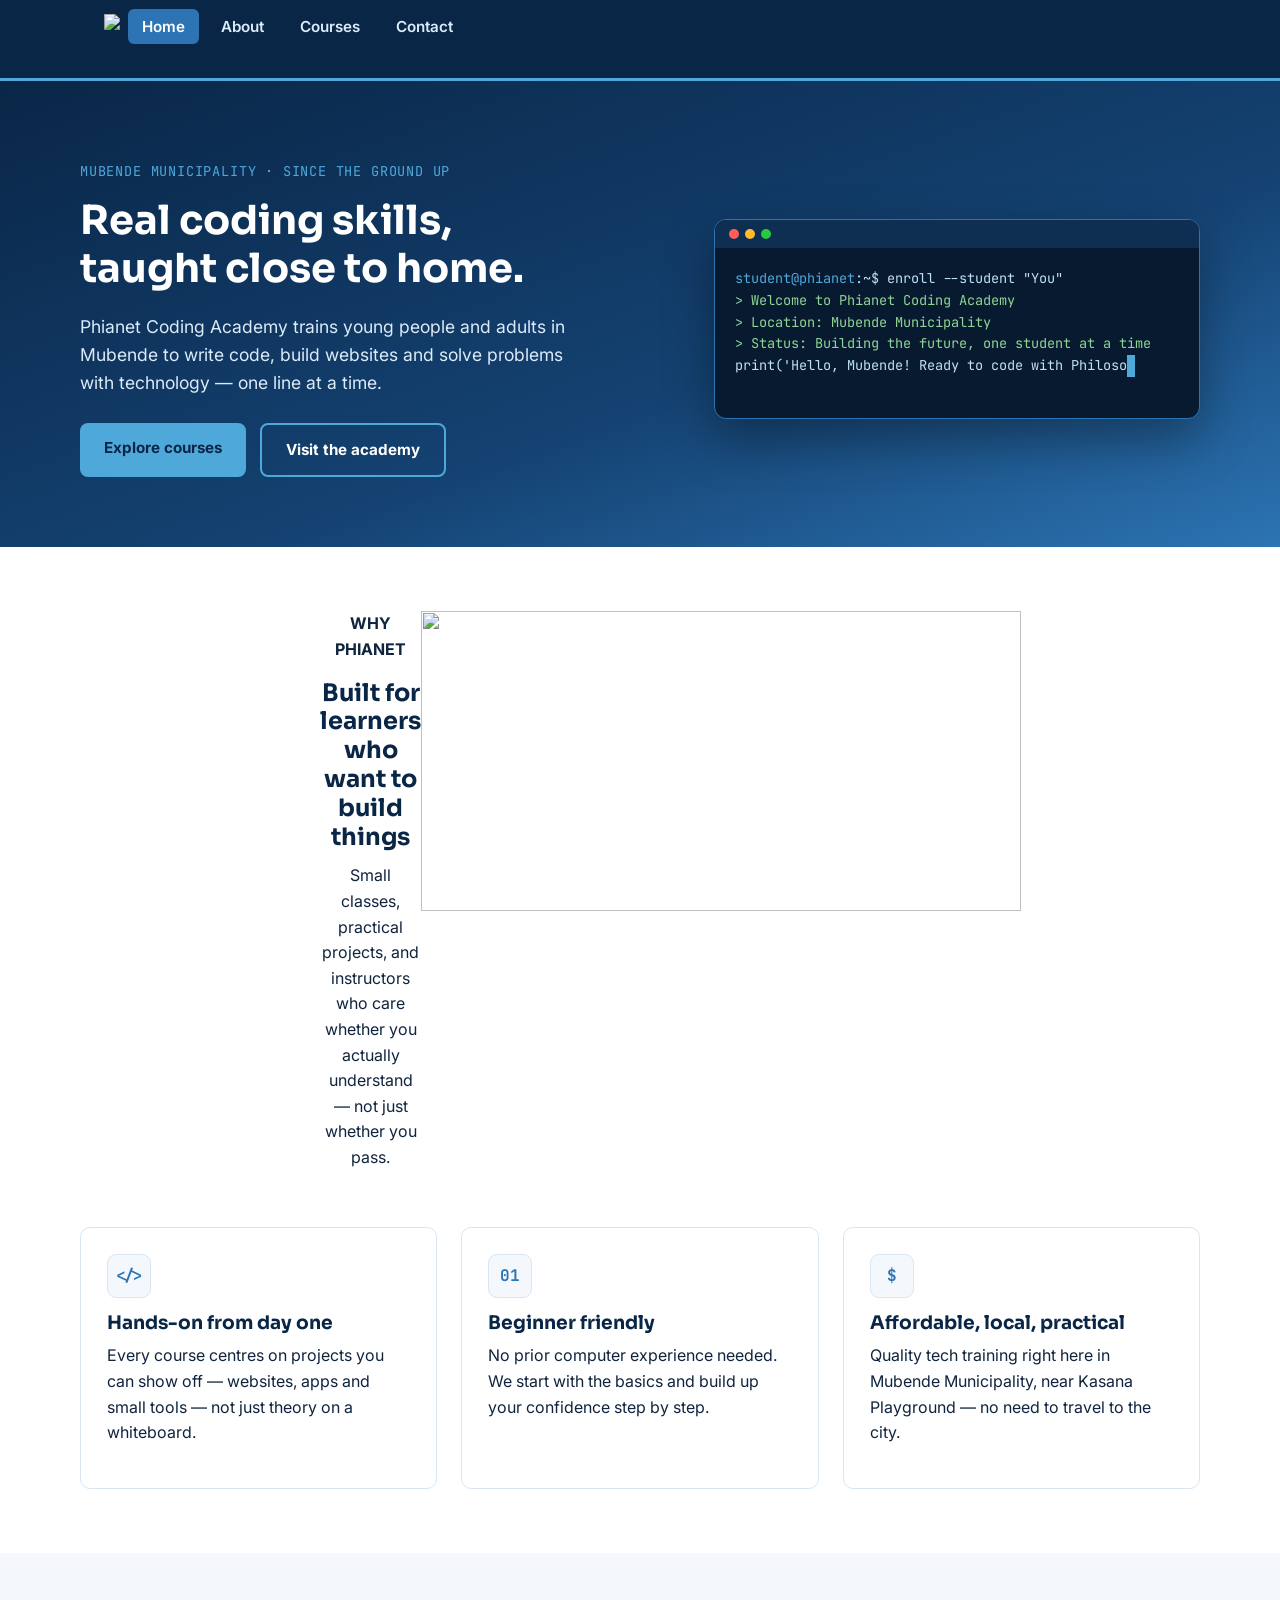
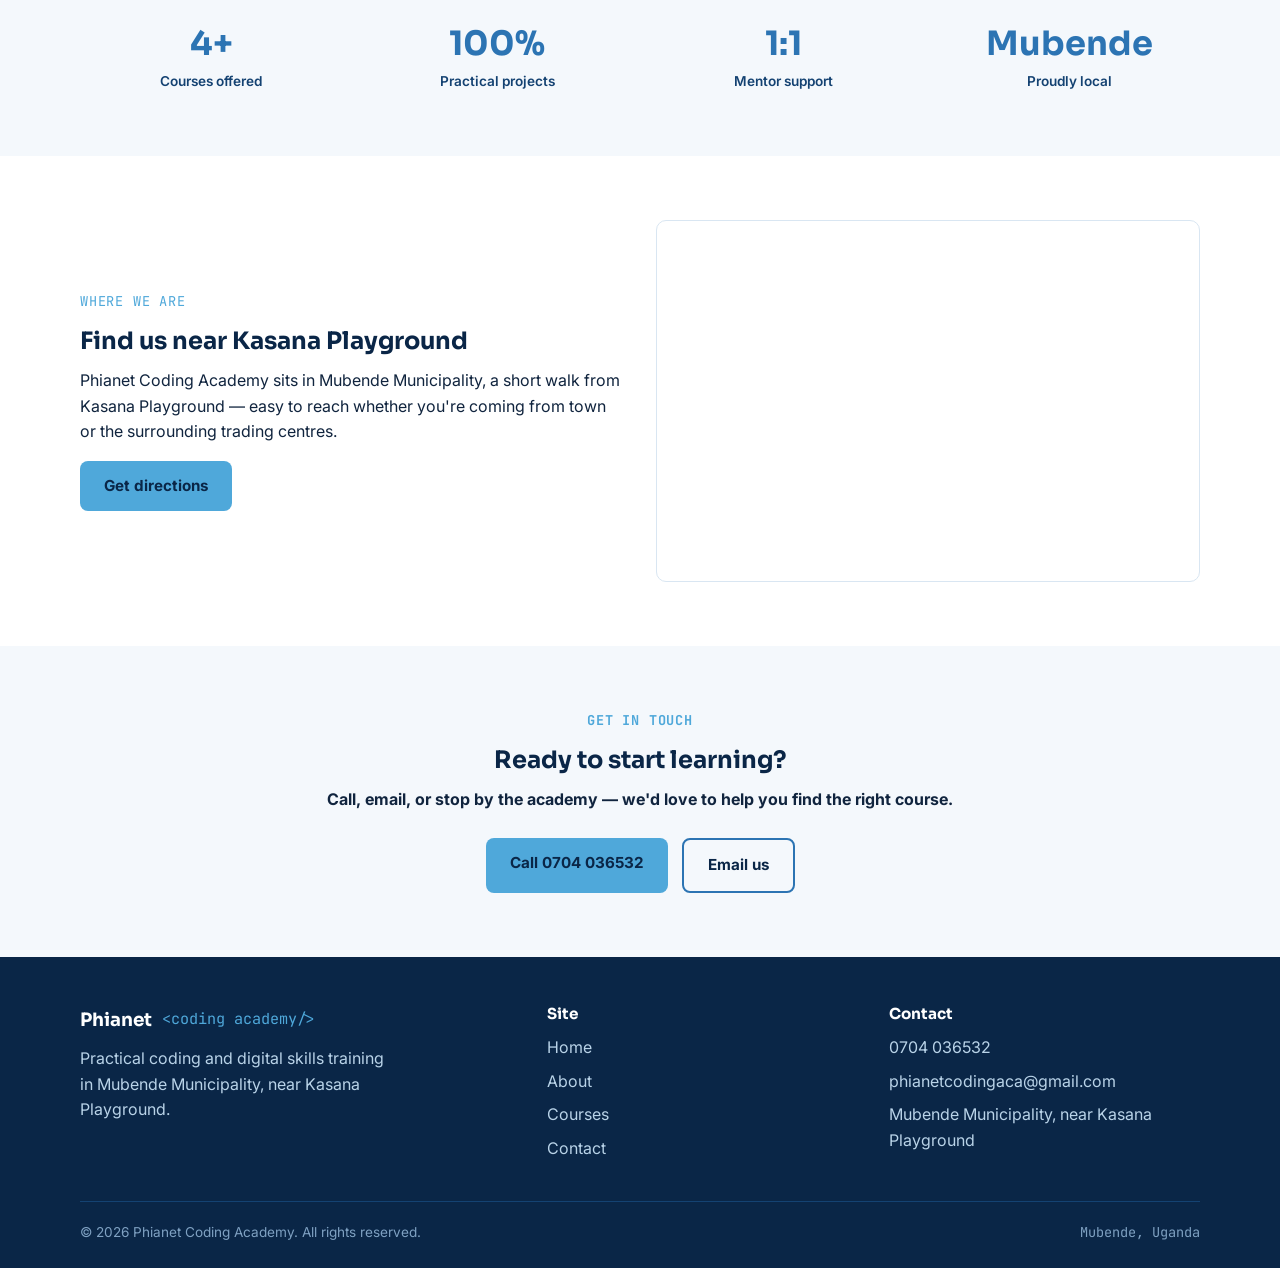
==== index.html @ f9138b55 "Add files via upload" ====
<!DOCTYPE html>
<html lang="en">
<head>
<meta charset="UTF-8">
<meta name="viewport" content="width=device-width, initial-scale=1.0">
<title>Phianet Coding Academy — Learn to Code in Mubende</title>
<meta name="description" content="Phianet Coding Academy in Mubende Municipality offers hands-on coding, web development and digital skills training for youth and adults.">
<link rel="preconnect" href="https://fonts.googleapis.com">
<link href="https://fonts.googleapis.com/css2?family=Sora:wght@400;600;700;800&family=Inter:wght@400;500;600&family=JetBrains+Mono:wght@400;500;700&display=swap" rel="stylesheet">
<link rel="stylesheet" href="style.css">
</head>
<body>

<header class="site-header">
  <div class="nav-wrap">
    <button class="nav-toggle" aria-label="Toggle menu">&#9776;</button>
    <nav class="main-nav">
      <ul>
         <img src="images\lo.png" height="50px" >
        <li><a href="index.html" class="active">Home</a></li>
        <li><a href="about.html">About</a></li>
        <li><a href="courses.html">Courses</a></li>
        <li><a href="contact.html">Contact</a></li>
      </ul>
    </nav>
  </div>
</header>

<section class="hero">
  <div class="hero-grid">
    <div>
      <div class="eyebrow">MUBENDE MUNICIPALITY · SINCE THE GROUND UP</div>
      <h1>Real coding skills, taught close to home.</h1>
      <p class="lead">Phianet Coding Academy trains young people and adults in Mubende to write code, build websites and solve problems with technology — one line at a time.</p>
      <div class="btn-row">
        <a href="courses.html" class="btn btn-primary">Explore courses</a>
        <a href="contact.html" class="btn btn-outline">Visit the academy</a>
      </div>
    </div>
    <div class="terminal" aria-hidden="true">
      <div class="terminal-bar"><span></span><span></span><span></span></div>
      <div class="terminal-body">
        <div><span class="c1">student@phianet</span>:~$ enroll --student "You"</div>
        <div class="c2">&gt; Welcome to Phianet Coding Academy</div>
        <div class="c2">&gt; Location: Mubende Municipality</div>
        <div class="c2">&gt; Status: Building the future, one student at a time</div>
        <div><span id="typing-line" data-text="print('Hello, Mubende! Ready to code with Philosopher Peter at Phianet coding academy?')"></span><span class="cursor">&nbsp;</span></div>
      </div>
    </div>
  </div>
</section>

<section>
  <div class="section-head">
    <div>
      <p><b>WHY PHIANET</b></p>
    <h2>Built for learners who want to build things</h2>
    <p>Small classes, practical projects, and instructors who care whether you actually understand — not just whether you pass.</p></div>
    <div>
    <img src="images\lo.png" width="600" height="300">
  </div>
  </div>
  <div class="grid-3">
    <div class="card">
      <div class="icon">&lt;/&gt;</div>
      <h3>Hands-on from day one</h3>
      <p>Every course centres on projects you can show off — websites, apps and small tools — not just theory on a whiteboard.</p>
    </div>
    <div class="card">
      <div class="icon">01</div>
      <h3>Beginner friendly</h3>
      <p>No prior computer experience needed. We start with the basics and build up your confidence step by step.</p>
    </div>
    <div class="card">
      <div class="icon">$</div>
      <h3>Affordable, local, practical</h3>
      <p>Quality tech training right here in Mubende Municipality, near Kasana Playground — no need to travel to the city.</p>
    </div>
  </div>
</section>

<section class="section-frost">
  <div class="stats">
    <div><div class="num">4+</div><div class="label">Courses offered</div></div>
    <div><div class="num">100%</div><div class="label">Practical projects</div></div>
    <div><div class="num">1:1</div><div class="label">Mentor support</div></div>
    <div><div class="num">Mubende</div><div class="label">Proudly local</div></div>
  </div>
</section>

<section>
  <div class="grid-2">
    <div>
      <div class="eyebrow mono">WHERE WE ARE</div>
      <h2>Find us near Kasana Playground</h2>
      <p>Phianet Coding Academy sits in Mubende Municipality, a short walk from Kasana Playground — easy to reach whether you're coming from town or the surrounding trading centres.</p>
      <a href="contact.html" class="btn btn-primary">Get directions</a>
    </div>
    <div class="card" style="padding:0; overflow:hidden;">
      <iframe title="Map preview of Phianet Coding Academy location near Kasana Playground, Mubende" width="100%" height="360" style="border:0; display:block;" loading="lazy"
        src="https://www.openstreetmap.org/export/embed.html?bbox=31.3785%2C0.5459%2C31.3985%2C0.5619&layer=mapnik&marker=0.5539%2C31.3885">
      </iframe>
    </div>
  </div>
</section>

<section class="section-frost">
  <div class="section-head1">
    <div class="eyebrow mono" style="text-align:center; font-weight: bolder;">GET IN TOUCH</div>
    <h2 style="text-align:center; font-weight: bolder;">Ready to start learning?</h2>
    <p style="text-align:center; font-weight: bolder;">Call, email, or stop by the academy — we'd love to help you find the right course.</p>
    <div class="btn-row" style="justify-content:center;">
      <a href="tel:0704036532" class="btn btn-primary">Call 0704 036532</a>
      <a href="mailto:phianetcodingaca@gmail.com" class="btn btn-outline" style="border-color:var(--blue-bright); color:var(--navy);">Email us</a>
    </div>
  </div>
</section>

<footer class="site-footer">
  <div class="footer-grid">
    <div>
      <a href="index.html" class="brand">Phianet <span class="tag">&lt;coding academy/&gt;</span></a>
      <p style="margin-top:12px; max-width:32ch;">Practical coding and digital skills training in Mubende Municipality, near Kasana Playground.</p>
    </div>
    <div>
      <h4>Site</h4>
      <ul>
        <li><a href="index.html">Home</a></li>
        <li><a href="about.html">About</a></li>
        <li><a href="courses.html">Courses</a></li>
        <li><a href="contact.html">Contact</a></li>
      </ul>
    </div>
    <div>
      <h4>Contact</h4>
      <ul>
        <li><a href="tel:0704036532">0704 036532</a></li>
        <li><a href="mailto:phianetcodingaca@gmail.com">phianetcodingaca@gmail.com</a></li>
        <li>Mubende Municipality, near Kasana Playground</li>
      </ul>
    </div>
  </div>
  <div class="footer-bottom">
    <span>&copy; 2026 Phianet Coding Academy. All rights reserved.</span>
    <span class="mono">Mubende, Uganda</span>
  </div>
</footer>

<script src="script.js"></script>
</body>
</html>
---- style.css ----
/* ===========================================================
   Phianet Coding Academy — Design Tokens
   Palette:
     --navy        #0A2647  (deep header/footer, primary text on white)
     --blue        #144272  (primary brand blue)
     --blue-bright #2C74B3  (links, active states)
     --sky         #4FA8DA  (accents, hovers)
     --white       #FFFFFF
     --frost       #F4F8FC  (section backgrounds)
     --ink         #10243E  (body text)
   Type:
     Display: 'Sora' — geometric, confident, screen-native
     Body:    'Inter' — quiet workhorse
     Mono:    'JetBrains Mono' — code accents, the "signature" thread
=========================================================== */

:root{
  --navy:#0A2647;
  --blue:#144272;
  --blue-bright:#2C74B3;
  --sky:#4FA8DA;
  --white:#FFFFFF;
  --frost:#F4F8FC;
  --ink:#10243E;
  --line:#D9E6F2;
  --radius:10px;
}

*{box-sizing:border-box;}
html{scroll-behavior:smooth;}
body{
  margin:0;
  font-family:'Inter',system-ui,sans-serif;
  color:var(--ink);
  background:var(--white);
  line-height:1.6;
}
h1,h2,h3,h4{
  font-family:'Sora',system-ui,sans-serif;
  color:var(--navy);
  line-height:1.2;
  margin:0 0 .5em;
}
p{margin:0 0 1em;}
a{color:var(--blue-bright);}
.mono{font-family:'JetBrains Mono',monospace;}
img{max-width:100%;display:block;}

.container{
  max-width:1120px;
  margin:0 auto;
  padding:0 24px;
}

/* ---------- Header / Nav ---------- */
header.site-header{
  background:var(--navy);
  position:sticky; top:0; z-index:50;
  border-bottom:3px solid var(--sky);
}
.nav-wrap{
  display:flex; align-items:center; justify-content:space-between;
  padding:14px 24px;
  max-width:1120px; margin:0 auto;
}
.brand{
  display:flex; align-items:center; gap:10px;
  color:var(--white); text-decoration:none;
  font-family:'Sora',sans-serif; font-weight:700; font-size:1.15rem;
}
.brand .tag{
  font-family:'JetBrains Mono',monospace;
  color:var(--sky); font-weight:400; font-size:.95rem;
}
nav.main-nav ul{
  list-style:none; display:flex; gap:8px; margin:0; padding:0;
}
nav.main-nav a{
  color:#DCEBF9; text-decoration:none; font-weight:600;
  font-size:.95rem; padding:8px 14px; border-radius:6px;
  transition:background .2s,color .2s;
}
nav.main-nav a:hover, nav.main-nav a.active{
  background:var(--blue-bright); color:var(--white);
}
.nav-toggle{display:none; background:none;border:none;color:var(--white);font-size:1.6rem;cursor:pointer;}

@media (max-width:760px){
  nav.main-nav{
    display:none; position:absolute; top:100%; left:0; right:0;
    background:var(--navy); border-top:1px solid var(--blue);
  }
  nav.main-nav.open{display:block;}
  nav.main-nav ul{flex-direction:column; padding:10px 24px;}
  .nav-toggle{display:block;}
}

/* ---------- Hero ---------- */
.hero{
  background:linear-gradient(160deg,var(--navy) 0%,var(--blue) 60%,var(--blue-bright) 100%);
  color:var(--white);
  padding:80px 24px 70px;
}
.hero-grid{
  max-width:1120px; margin:0 auto;
  display:grid; grid-template-columns:1.1fr .9fr; gap:40px; align-items:center;
}
@media (max-width:860px){.hero-grid{grid-template-columns:1fr;}}
.eyebrow{
  font-family:'JetBrains Mono',monospace; color:var(--sky);
  font-size:.85rem; letter-spacing:.06em; margin-bottom:14px;
}
.hero h1{color:var(--white); font-size:2.5rem; max-width:16ch;}
.hero p.lead{color:#DCEBF9; font-size:1.1rem; max-width:46ch;}
.btn-row{display:flex; gap:14px; flex-wrap:wrap; margin-top:26px;}
.btn{
  display:inline-block; padding:13px 24px; border-radius:8px;
  text-decoration:none; font-weight:700; font-size:.95rem;
  transition:transform .15s, box-shadow .15s;
}
.btn:hover{transform:translateY(-2px);}
.btn-primary{background:var(--sky); color:var(--navy);}
.btn-primary:hover{box-shadow:0 8px 20px rgba(79,168,218,.35);}
.btn-outline{background:transparent; color:var(--white); border:2px solid var(--sky);}

/* code terminal signature element */
.terminal{
  background:#081A30; border:1px solid var(--blue-bright);
  border-radius:12px; overflow:hidden;
  box-shadow:0 20px 50px rgba(0,0,0,.35);
}
.terminal-bar{
  background:#0E2E52; padding:9px 14px; display:flex; gap:6px;
}
.terminal-bar span{width:10px;height:10px;border-radius:50%;display:inline-block;}
.terminal-bar span:nth-child(1){background:#FF5F56;}
.terminal-bar span:nth-child(2){background:#FFBD2E;}
.terminal-bar span:nth-child(3){background:#27C93F;}
.terminal-body{
  padding:20px; font-family:'JetBrains Mono',monospace; font-size:.85rem;
  color:#BFE1F5; min-height:170px;
}
.terminal-body .c1{color:#4FA8DA;}
.terminal-body .c2{color:#8FD694;}
.terminal-body .cursor{display:inline-block;width:8px;background:var(--sky);animation:blink 1s steps(1) infinite;}
@keyframes blink{50%{opacity:0;}}

/* ---------- Sections ---------- */
section{padding:64px 24px;}
.section-frost{background:var(--frost);}
.section-head{max-width:640px; margin:0 auto 40px; text-align:center;display: flex;}
.section-head .eyebrow{color:var(--blue-bright); margin-bottom:10px; background-image: url(images\lo.png);}

.grid-3{display:grid; grid-template-columns:repeat(3,1fr); gap:24px; max-width:1120px; margin:0 auto;}
.grid-2{display:grid; grid-template-columns:1fr 1fr; gap:32px; max-width:1120px; margin:0 auto; align-items:center;}
@media (max-width:860px){.grid-3{grid-template-columns:1fr;} .grid-2{grid-template-columns:1fr;}}

.card{
  background:var(--white); border:1px solid var(--line); border-radius:var(--radius);
  padding:26px; transition:box-shadow .2s, transform .2s;
}
.card:hover{box-shadow:0 12px 30px rgba(10,38,71,.1); transform:translateY(-3px);}
.card .icon{
  width:44px;height:44px;border-radius:9px;background:var(--frost);
  display:flex;align-items:center;justify-content:center;
  color:var(--blue-bright); font-family:'JetBrains Mono',monospace; font-weight:700;
  margin-bottom:14px; border:1px solid var(--line);
}

.course-card{
  background:var(--white); border:1px solid var(--line); border-radius:var(--radius);
  overflow:hidden; display:flex; flex-direction:column;
}
.course-card .tag-row{
  background:var(--navy); color:var(--sky); font-family:'JetBrains Mono',monospace;
  font-size:.78rem; padding:8px 18px;
}
.course-card .body{padding:20px;}
.course-card ul{margin:12px 0 0; padding-left:18px; color:var(--ink); font-size:.92rem;}
.course-card .level{
  display:inline-block; margin-top:14px; font-size:.78rem; font-weight:700;
  color:var(--blue-bright); font-family:'JetBrains Mono',monospace;
}

/* ---------- Stats ---------- */
.stats{
  display:grid; grid-template-columns:repeat(4,1fr); gap:24px;
  max-width:1120px; margin:0 auto; text-align:center;
}
@media (max-width:760px){.stats{grid-template-columns:1fr 1fr;}}
.stats .num{font-family:'Sora',sans-serif; font-size:2.1rem; font-weight:700; color:var(--blue-bright);}
.stats .label{font-size:.85rem; color:var(--blue); font-weight:600;}

/* ---------- Contact ---------- */
.contact-grid{display:grid; grid-template-columns:1fr 1fr; gap:36px; max-width:1120px; margin:0 auto; align-items:start;}
@media (max-width:860px){.contact-grid{grid-template-columns:1fr;}}
.contact-item{display:flex; gap:14px; align-items:flex-start; margin-bottom:22px;}
.contact-item .icon{
  min-width:42px;height:42px;border-radius:8px;background:var(--navy);color:var(--sky);
  display:flex;align-items:center;justify-content:center; font-family:'JetBrains Mono',monospace;
}
.contact-item h4{margin:0 0 4px;}
#map{width:100%; height:340px; border-radius:var(--radius); border:1px solid var(--line);}

form.contact-form{display:flex; flex-direction:column; gap:14px;}
form.contact-form label{font-weight:600; font-size:.9rem; color:var(--navy);}
form.contact-form input, form.contact-form textarea{
  padding:12px 14px; border:1px solid var(--line); border-radius:8px;
  font-family:'Inter',sans-serif; font-size:.95rem;
}
form.contact-form textarea{resize:vertical; min-height:110px;}
form.contact-form button{cursor:pointer; border:none;}

/* ---------- Footer ---------- */
footer.site-footer{background:var(--navy); color:#B9D3E8; padding:48px 24px 24px;}
.footer-grid{
  max-width:1120px; margin:0 auto; display:grid;
  grid-template-columns:1.4fr 1fr 1fr; gap:32px;
}
@media (max-width:760px){.footer-grid{grid-template-columns:1fr;}}
footer .brand{color:var(--white);}
footer h4{color:var(--white); font-size:.95rem; margin-bottom:12px;}
footer ul{list-style:none; padding:0; margin:0;}
footer li{margin-bottom:8px;}
footer a{color:#B9D3E8; text-decoration:none;}
footer a:hover{color:var(--sky);}
.footer-bottom{
  max-width:1120px; margin:32px auto 0; padding-top:20px;
  border-top:1px solid var(--blue); font-size:.85rem; color:#7FA1C2;
  display:flex; justify-content:space-between; flex-wrap:wrap; gap:10px;
}

/* ---------- Page hero (secondary pages) ---------- */
.page-hero{
  background:linear-gradient(135deg,var(--navy),var(--blue));
  color:var(--white); padding:56px 24px; text-align:center;
}
.page-hero h1{color:var(--white);}
.page-hero .eyebrow{justify-content:center; display:flex;}
.breadcrumb{color:var(--sky); font-family:'JetBrains Mono',monospace; font-size:.85rem;}

.about-block{max-width:760px; margin:0 auto;}
.about-block h2{margin-top:2em;}
.about-block h2:first-child{margin-top:0;}

.values{display:grid; grid-template-columns:repeat(3,1fr); gap:24px; max-width:1120px; margin:40px auto 0;}
@media (max-width:860px){.values{grid-template-columns:1fr;}}
/* ===========================================================
   Courses page only — interactive learning layer
   Loaded in addition to style.css. Does not affect other pages.
=========================================================== */

.course-card{position:relative;}
.course-card .body{display:flex; flex-direction:column; flex:1;}

.progress-wrap{margin-top:16px;}
.progress-label{
  display:flex; justify-content:space-between; font-size:.75rem;
  font-family:'JetBrains Mono',monospace; color:var(--blue); margin-bottom:6px;
}
.progress-track{
  width:100%; height:8px; border-radius:6px; background:var(--frost);
  border:1px solid var(--line); overflow:hidden;
}
.progress-fill{
  height:100%; background:linear-gradient(90deg,var(--blue-bright),var(--sky));
  width:0%; transition:width .3s ease;
}

.start-btn{
  margin-top:16px; width:100%; border:none; cursor:pointer;
  background:var(--navy); color:var(--white); font-weight:700;
  font-size:.9rem; padding:12px 16px; border-radius:8px;
  font-family:'Inter',sans-serif; transition:background .2s;
}
.start-btn:hover{background:var(--blue-bright);}
.start-btn[aria-expanded="true"]{background:var(--blue-bright);}

.course-panel{
  display:none; margin-top:18px; border-top:2px dashed var(--line);
  padding-top:18px;
}
.course-panel.open{display:block;}

.module{
  border:1px solid var(--line); border-radius:8px; margin-bottom:10px; overflow:hidden;
}
.module-head{
  width:100%; text-align:left; background:var(--frost); border:none; cursor:pointer;
  padding:12px 14px; font-family:'Sora',sans-serif; font-weight:600; font-size:.92rem;
  color:var(--navy); display:flex; justify-content:space-between; align-items:center;
}
.module-head .chevron{transition:transform .2s; font-family:'JetBrains Mono',monospace; color:var(--blue-bright);}
.module.open .module-head .chevron{transform:rotate(90deg);}
.module-lessons{display:none; padding:6px 14px 12px;}
.module.open .module-lessons{display:block;}

.lesson{
  border-bottom:1px solid var(--line); padding:12px 0;
}
.lesson:last-child{border-bottom:none;}
.lesson-top{display:flex; align-items:flex-start; gap:10px; cursor:pointer;}
.lesson-top input[type="checkbox"]{
  margin-top:4px; width:17px; height:17px; accent-color:var(--blue-bright); cursor:pointer; flex-shrink:0;
}
.lesson-title{font-weight:600; font-size:.9rem; color:var(--navy);}
.lesson-content{
  margin:8px 0 0 27px; font-size:.87rem; color:var(--ink);
}
.lesson-content pre{
  background:#081A30; color:#BFE1F5; padding:12px 14px; border-radius:8px;
  overflow-x:auto; font-family:'JetBrains Mono',monospace; font-size:.8rem; margin:10px 0;
}
.lesson.done .lesson-title{color:var(--blue-bright);}
.lesson.done .lesson-title::after{content:" ✓"; color:#1E9E5A;}

.quiz-box{
  background:var(--frost); border:1px solid var(--line); border-radius:10px; padding:16px; margin-top:14px;
}
.quiz-q{margin-bottom:14px;}
.quiz-q p.qtext{font-weight:600; color:var(--navy); margin-bottom:8px; font-size:.9rem;}
.quiz-q label{
  display:block; font-size:.87rem; padding:7px 10px; border:1px solid var(--line);
  border-radius:6px; margin-bottom:6px; cursor:pointer; background:var(--white);
}
.quiz-q label:hover{border-color:var(--blue-bright);}
.quiz-q label.correct{border-color:#1E9E5A; background:#EAF9EF;}
.quiz-q label.incorrect{border-color:#D64545; background:#FCEAEA;}
.quiz-submit{
  border:none; background:var(--blue-bright); color:var(--white); font-weight:700;
  padding:10px 18px; border-radius:8px; cursor:pointer; font-size:.88rem;
}
.quiz-result{margin-top:10px; font-weight:600; font-size:.88rem;}

.reset-link{
  display:inline-block; margin-top:12px; font-size:.78rem; color:var(--blue-bright);
  text-decoration:underline; cursor:pointer; background:none; border:none; font-family:'Inter',sans-serif;
  padding:0;
}

.summary-banner{
  max-width:1120px; margin:0 auto 36px; background:var(--frost); border:1px solid var(--line);
  border-radius:var(--radius); padding:20px 24px; display:flex; justify-content:space-between;
  align-items:center; flex-wrap:wrap; gap:14px;
}
.summary-banner .stat-num{font-family:'Sora',sans-serif; font-weight:700; color:var(--navy); font-size:1.4rem;}
.summary-banner .stat-label{font-size:.78rem; color:var(--blue); font-family:'JetBrains Mono',monospace;}
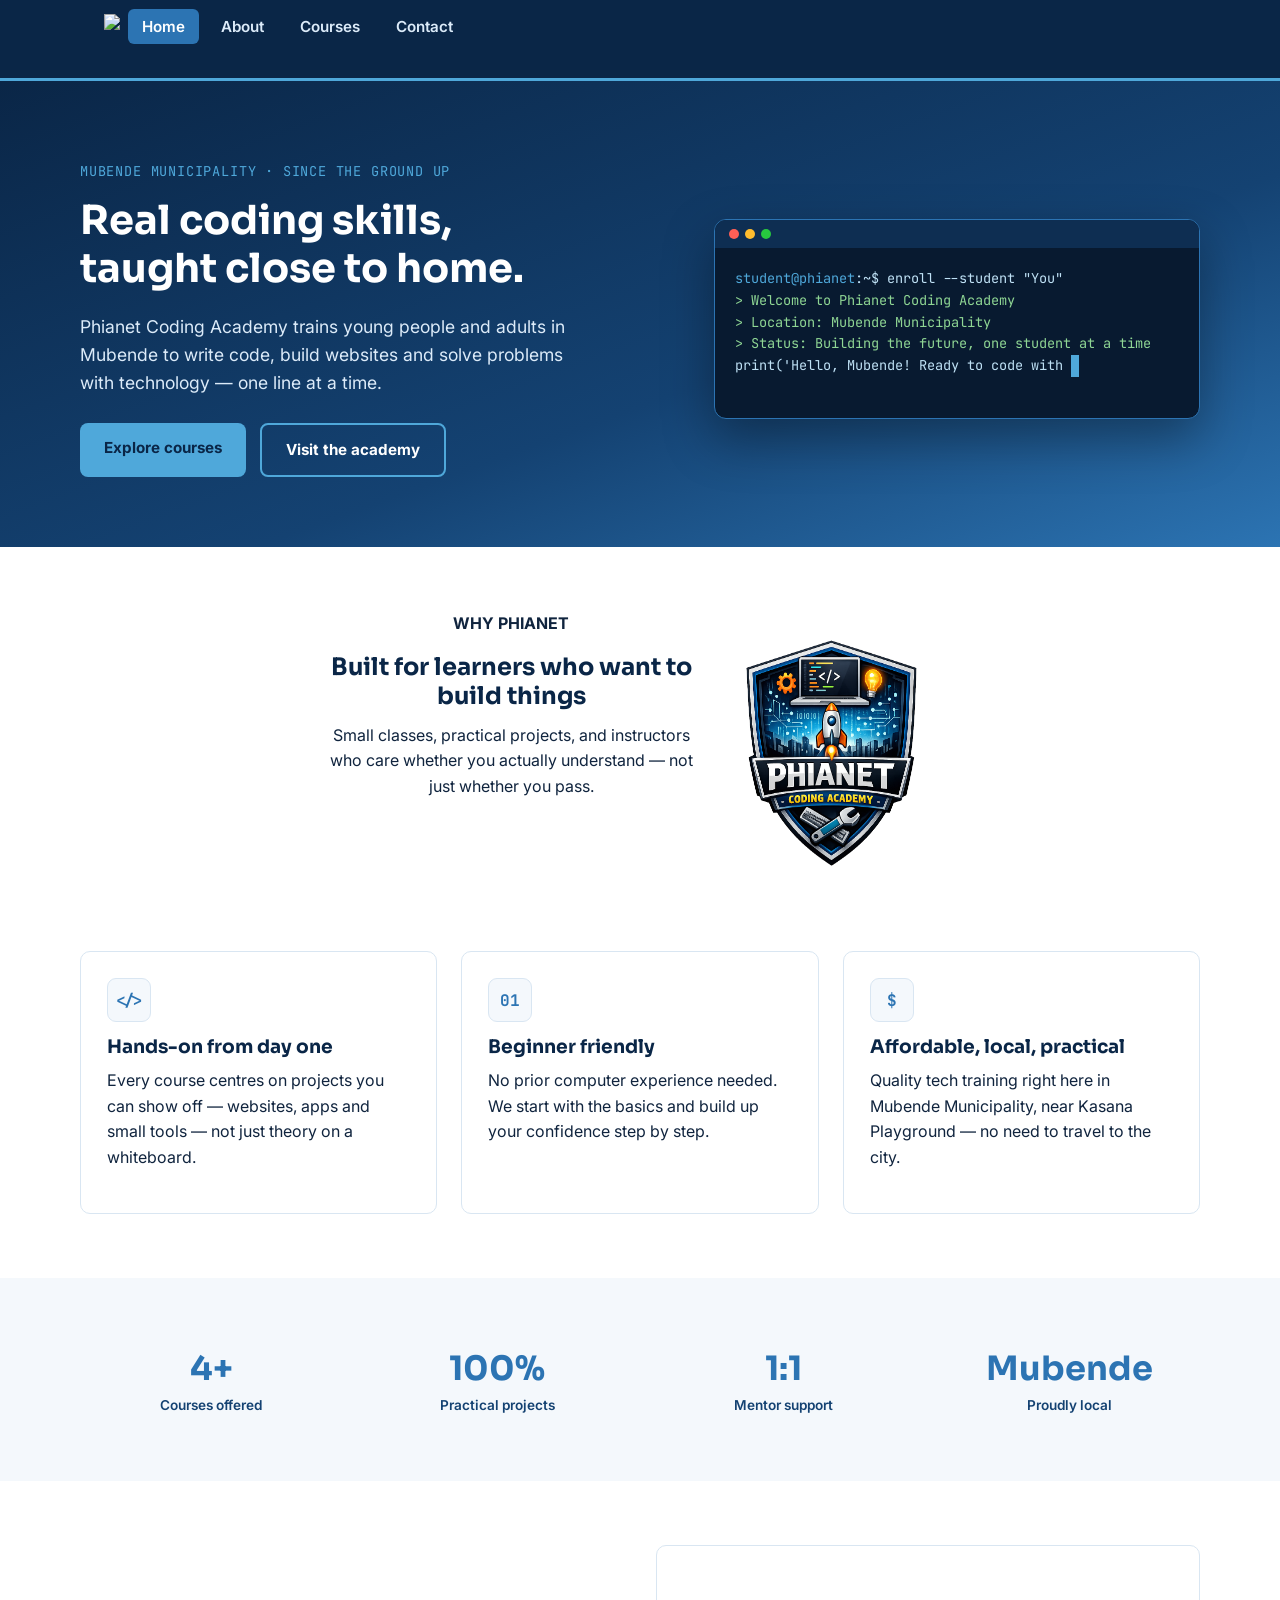
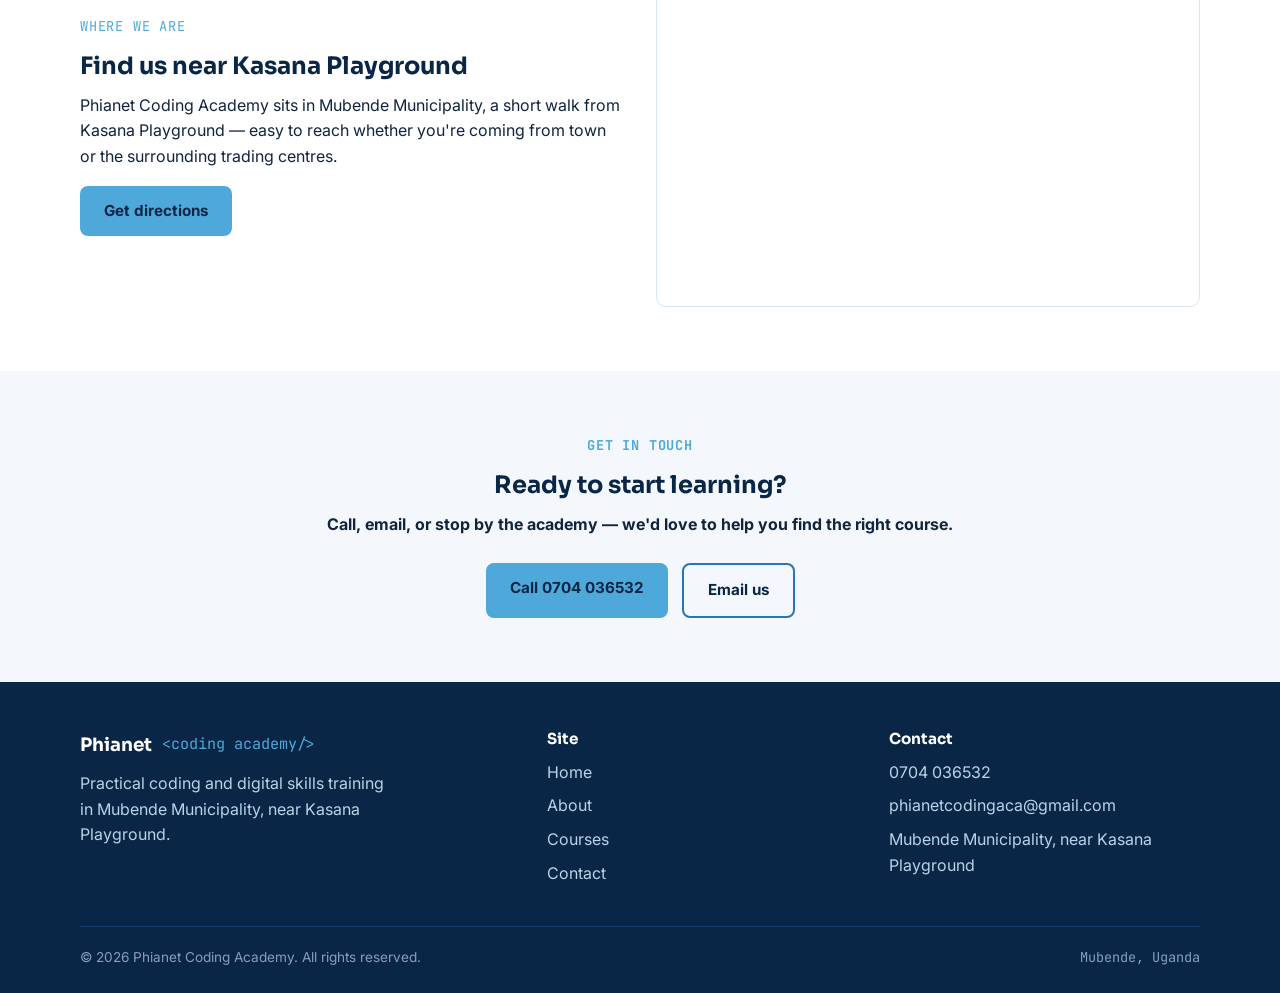
==== commit 4f00c645: "Fix HTML encoding issues in index.html" ====
--- a/index.html
+++ b/index.html
@@ -57,7 +57,7 @@
     <h2>Built for learners who want to build things</h2>
     <p>Small classes, practical projects, and instructors who care whether you actually understand — not just whether you pass.</p></div>
     <div>
-    <img src="images\lo.png" width="600" height="300">
+    <img src="lo.png" width="600" height="300">
   </div>
   </div>
   <div class="grid-3">
@@ -148,4 +148,4 @@
 
 <script src="script.js"></script>
 </body>
-</html>+</html>
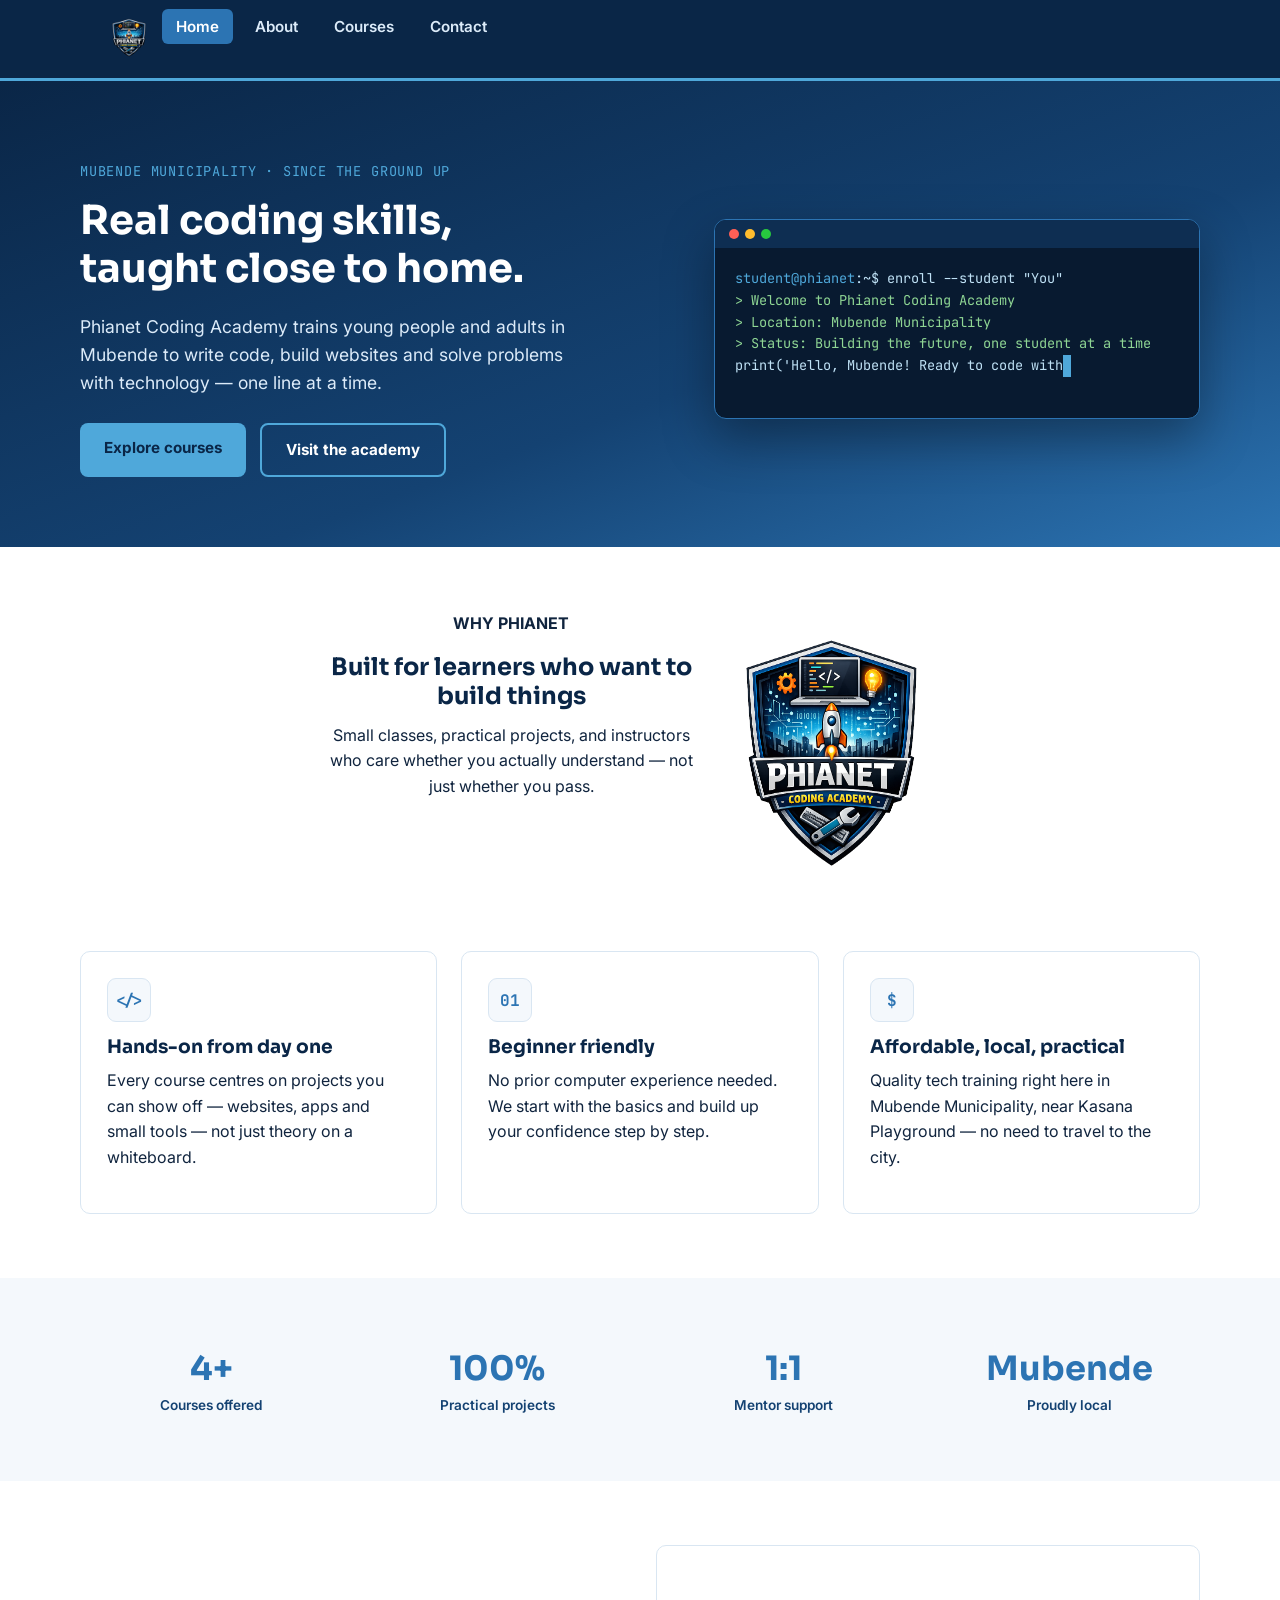
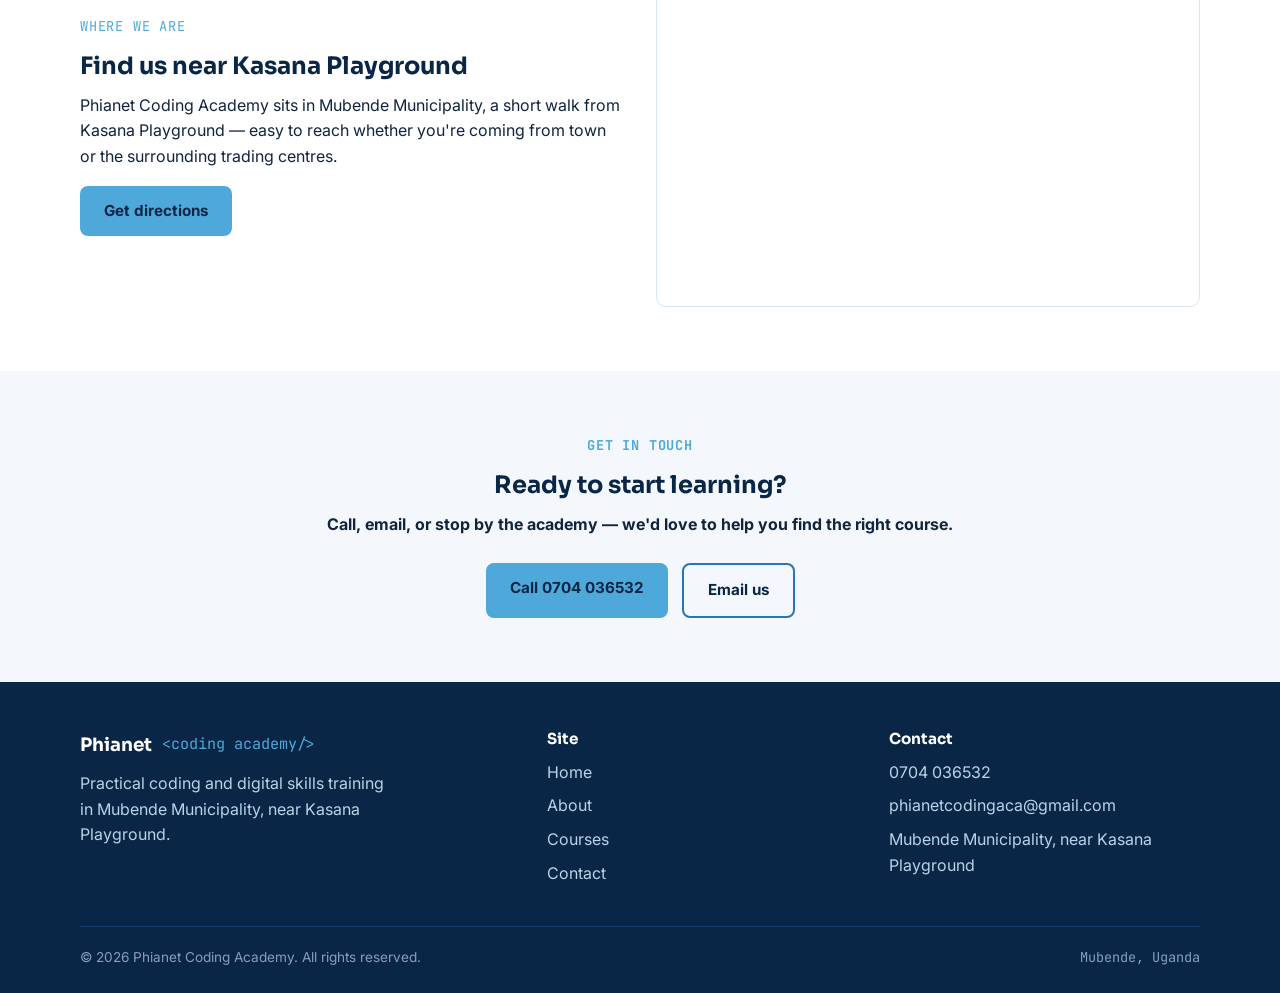
==== commit bbea20d4: "Update index.html" ====
--- a/index.html
+++ b/index.html
@@ -16,7 +16,7 @@
     <button class="nav-toggle" aria-label="Toggle menu">&#9776;</button>
     <nav class="main-nav">
       <ul>
-         <img src="images\lo.png" height="50px" >
+         <img src="lo.png" height="50px" >
         <li><a href="index.html" class="active">Home</a></li>
         <li><a href="about.html">About</a></li>
         <li><a href="courses.html">Courses</a></li>
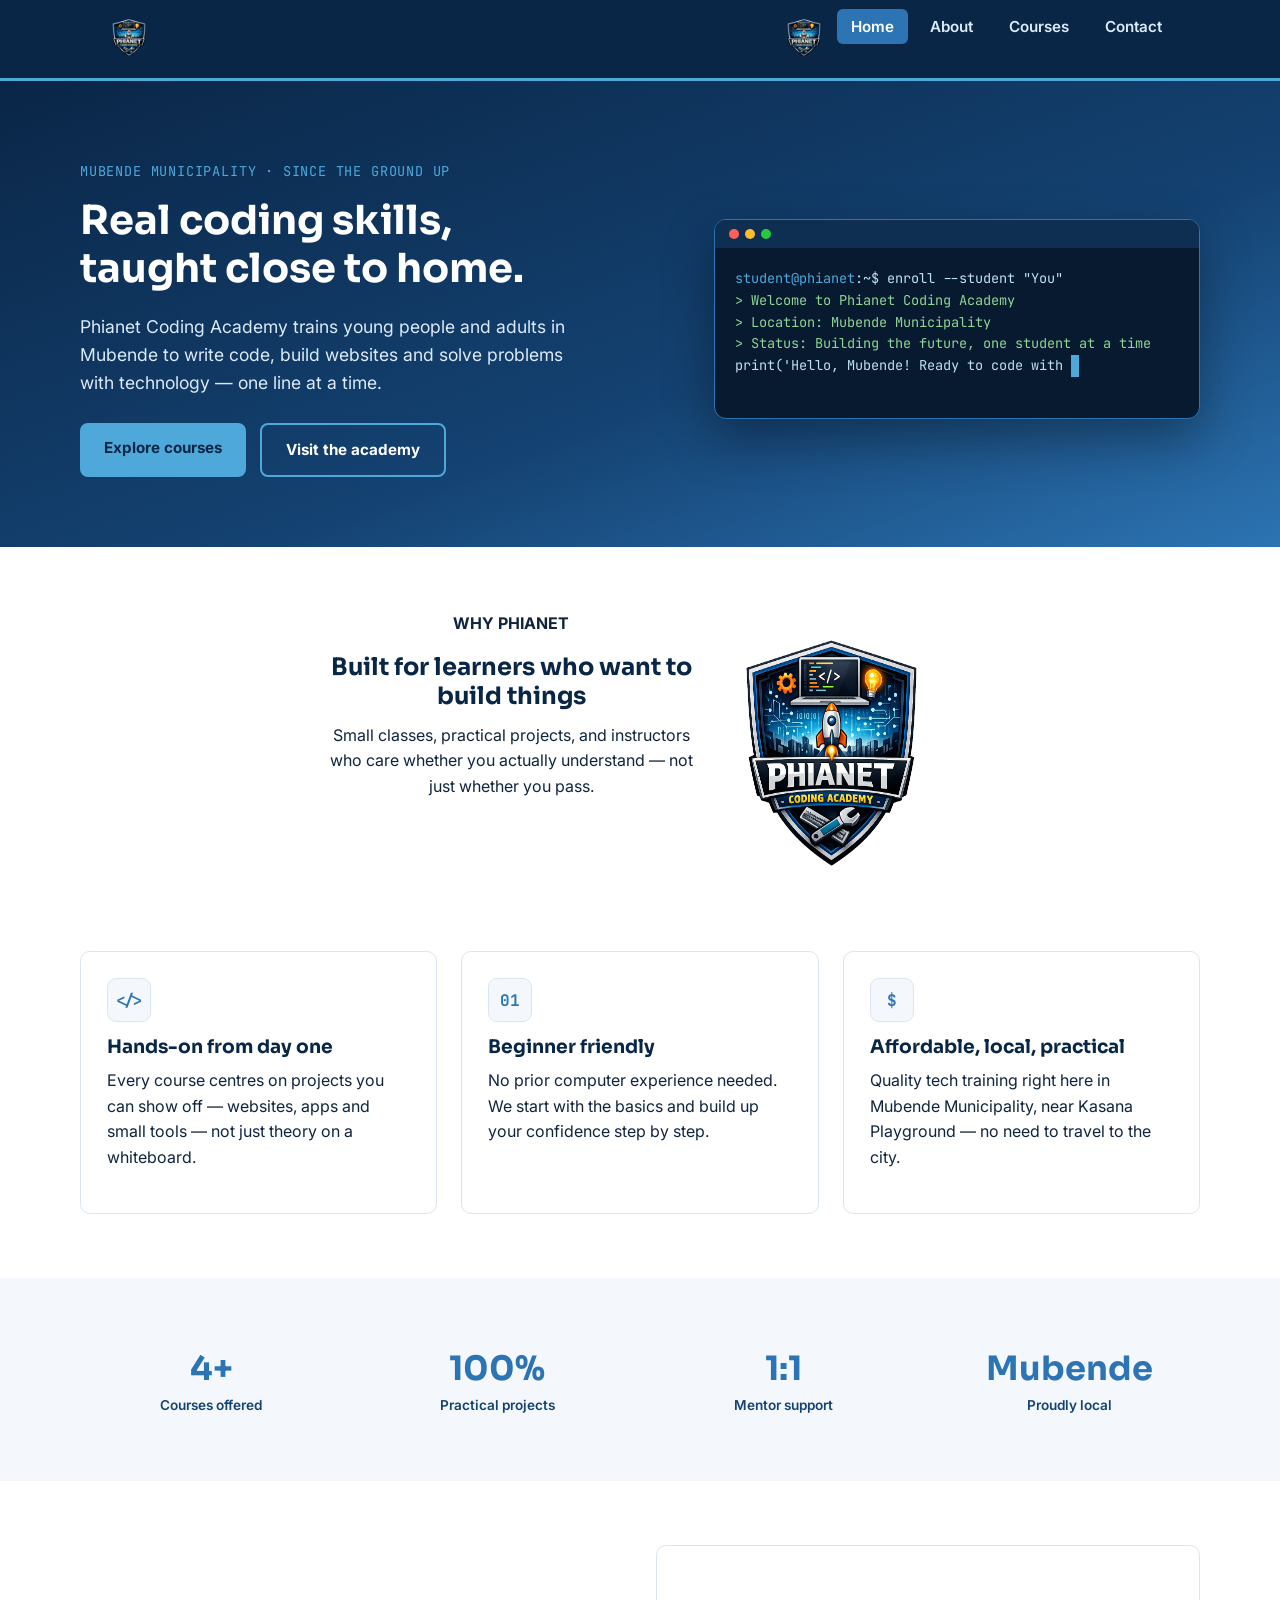
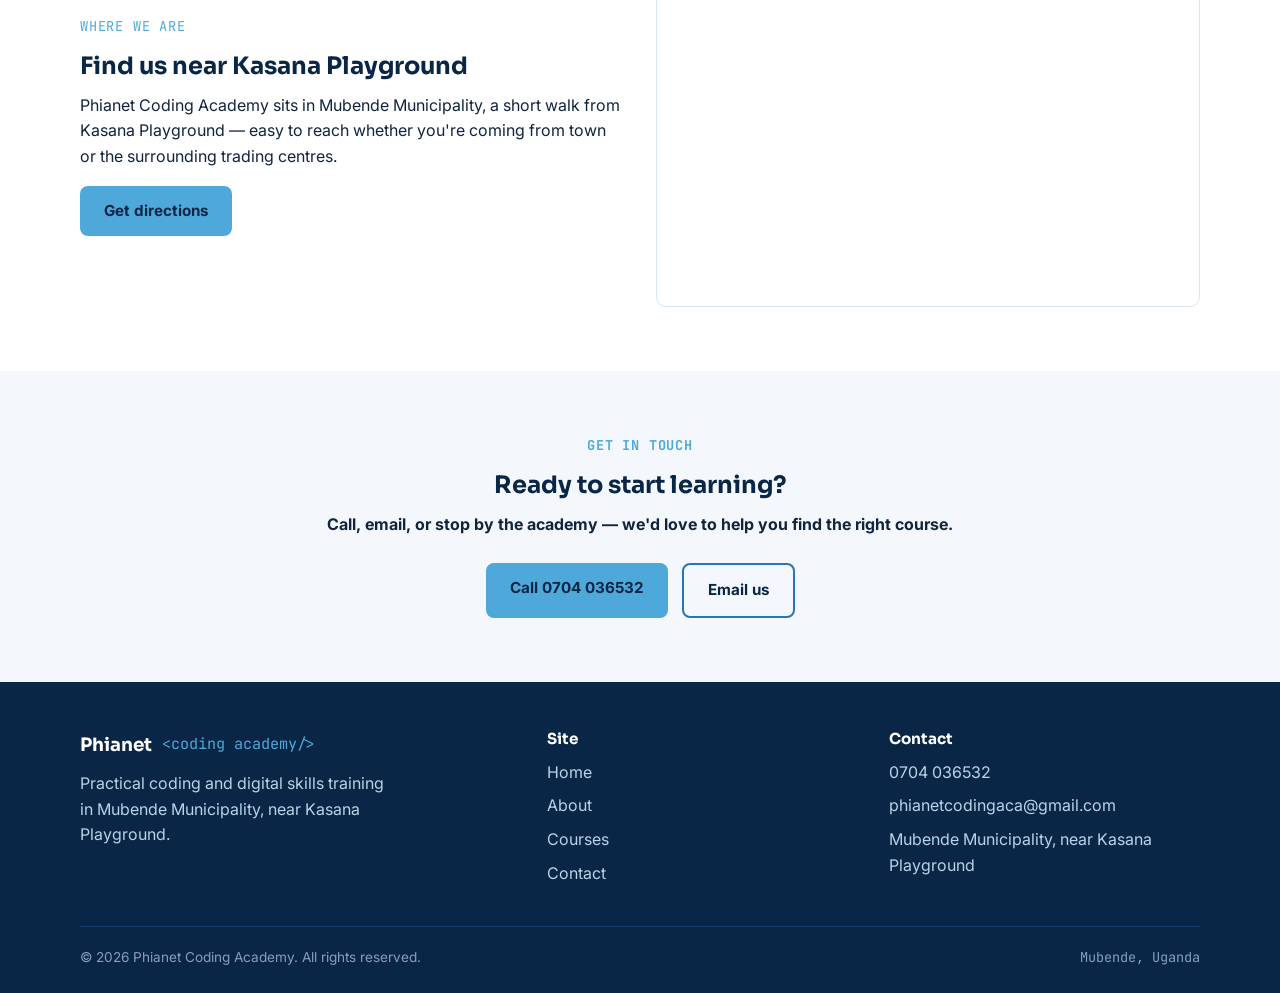
==== commit 7389fc77: "Fix HTML formatting and structure" ====
--- a/index.html
+++ b/index.html
@@ -13,7 +13,7 @@
 
 <header class="site-header">
   <div class="nav-wrap">
-    <button class="nav-toggle" aria-label="Toggle menu">&#9776;</button>
+      <img src="lo.png" height="50px" >
     <nav class="main-nav">
       <ul>
          <img src="lo.png" height="50px" >
